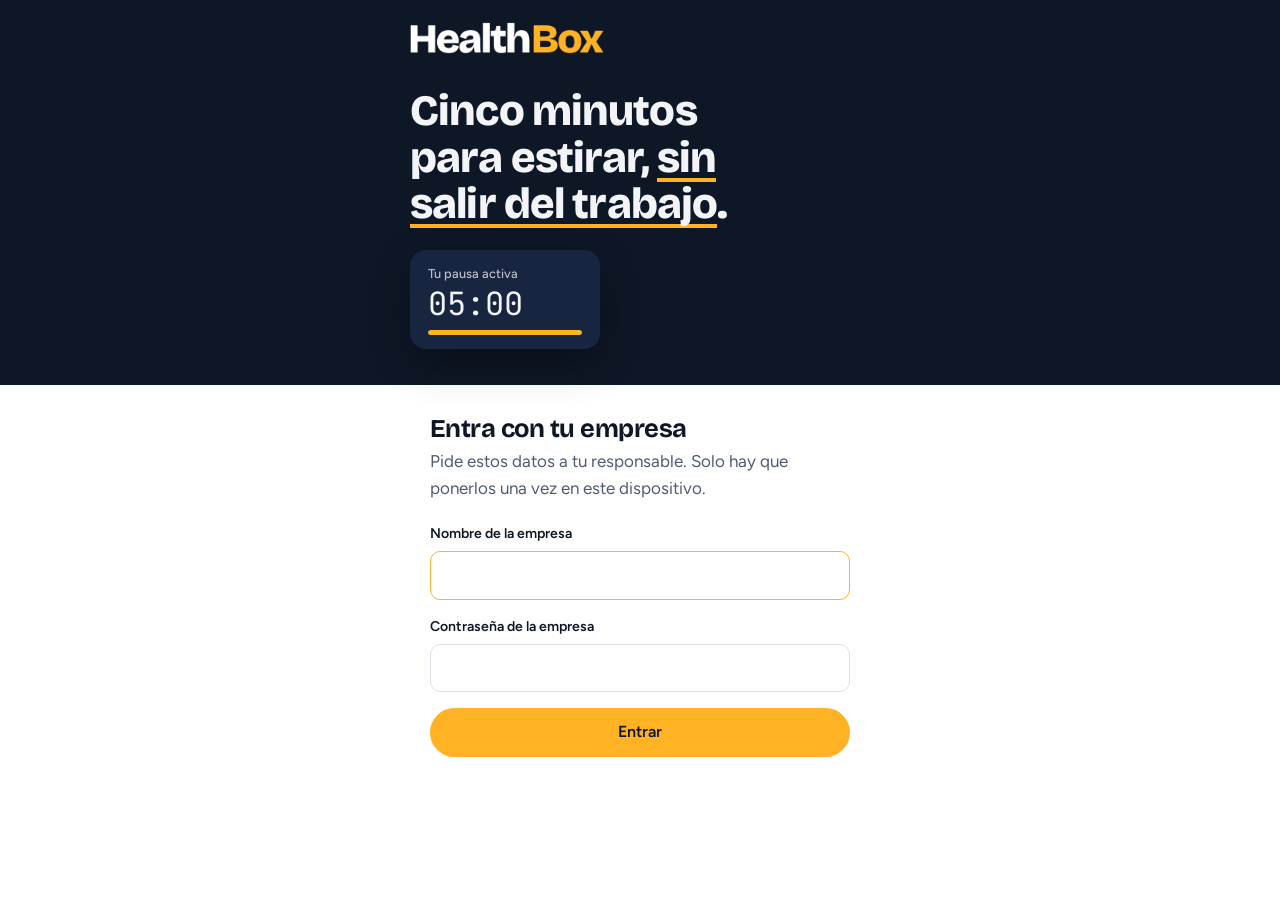
==== index.html @ 5234ad7a "Usar los logos de HealthBox, favicon e iconos desde logo.png - Logo de letras oscuras en fondos clar" ====
<!doctype html>
<html lang="es">
<head>
  <meta charset="utf-8">
  <meta name="viewport" content="width=device-width, initial-scale=1, viewport-fit=cover">
  <title>HealthBox</title>
  <meta name="description" content="Pausas activas de 5 minutos con estiramientos guiados en tu empresa.">
  <meta name="theme-color" content="#ffffff">
  <link rel="manifest" href="manifest.webmanifest">
  <link rel="icon" href="favicon.ico" sizes="48x48">
  <link rel="icon" type="image/png" sizes="32x32" href="icons/favicon-32.png">
  <link rel="icon" type="image/png" sizes="16x16" href="icons/favicon-16.png">
  <link rel="apple-touch-icon" href="icons/apple-touch-icon.png">
  <meta name="apple-mobile-web-app-capable" content="yes">
  <meta name="mobile-web-app-capable" content="yes">
  <meta name="apple-mobile-web-app-status-bar-style" content="default">
  <meta name="apple-mobile-web-app-title" content="HealthBox">
  <link rel="preconnect" href="https://fonts.googleapis.com">
  <link rel="preconnect" href="https://fonts.gstatic.com" crossorigin>
  <link rel="stylesheet" href="https://fonts.googleapis.com/css2?family=Bricolage+Grotesque:opsz,wght@12..96,500;12..96,700;12..96,800&family=Figtree:wght@400;500;600&family=JetBrains+Mono:wght@500&display=swap">
  <link rel="stylesheet" href="css/styles.css">
</head>
<body>
  <div id="demo-banner" class="demo-banner" hidden>
    Modo demostración: los datos se guardan solo en este navegador. Empresa <b>Demo</b>, usuario <b>ana</b>, contraseñas <b>demo123</b>.
  </div>

  <!-- 1. Acceso de empresa -->
  <section id="screen-company" class="gate" hidden>
    <header class="gate-hero dark">
      <div class="inner">
        <img class="brand-logo" src="images/web/logo-fondo-oscuro.png" width="969" height="160" alt="HealthBox">
        <h1>Cinco minutos para estirar, <em class="mark">sin salir del trabajo</em>.</h1>
        <div class="timer" aria-hidden="true">
          <span class="label">Tu pausa activa</span>
          <span class="clock">05:00</span>
          <span class="bar"><i></i></span>
        </div>
      </div>
    </header>
    <div class="gate-body">
      <h2>Entra con tu empresa</h2>
      <p class="lead">Pide estos datos a tu responsable. Solo hay que ponerlos una vez en este dispositivo.</p>
      <form id="form-company" novalidate>
        <p class="form-error" role="alert" hidden></p>
        <label class="field"><span>Nombre de la empresa</span>
          <input class="input" name="name" autocomplete="organization" autocapitalize="words" required>
        </label>
        <label class="field"><span>Contraseña de la empresa</span>
          <input class="input" name="password" type="password" autocomplete="current-password" required>
        </label>
        <button class="btn block" type="submit">Entrar</button>
      </form>
    </div>
  </section>

  <!-- 2. Acceso de usuario -->
  <section id="screen-user" class="gate" hidden>
    <header class="gate-hero dark">
      <div class="inner">
        <img class="brand-logo" src="images/web/logo-fondo-oscuro.png" width="969" height="160" alt="HealthBox">
        <span class="co-logo" id="user-company-logo" hidden><img alt=""></span>
        <p class="eyebrow">Pausas activas</p>
        <h1 id="user-company-name"></h1>
      </div>
    </header>
    <div class="gate-body">
      <h2>¿Quién eres?</h2>
      <p class="lead">Entra con tu usuario para empezar tu pausa.</p>
      <form id="form-user" novalidate>
        <p class="form-error" role="alert" hidden></p>
        <label class="field"><span>Usuario</span>
          <input class="input" name="username" autocomplete="username" autocapitalize="none" spellcheck="false" required>
        </label>
        <label class="field"><span>Contraseña</span>
          <input class="input" name="password" type="password" autocomplete="current-password" required>
        </label>
        <button class="btn block" type="submit">Empezar</button>
      </form>
      <div class="gate-foot">
        <button class="linkbtn" type="button" id="btn-change-company">Cambiar de empresa</button>
      </div>
    </div>
  </section>

  <!-- 3. Lista de vídeos -->
  <section id="screen-home" hidden>
    <header class="topbar">
      <img class="brand-logo" src="images/web/logo-fondo-claro.png" width="976" height="160" alt="HealthBox">
      <div class="who-wrap">
        <div class="who"><strong id="home-user"></strong><span id="home-company"></span></div>
        <span class="co-logo small" id="home-company-logo" hidden><img alt=""></span>
      </div>
    </header>
    <main class="wrap">
      <div class="hello">
        <h1 id="home-hello"></h1>
        <p class="progress-line">Elige un vídeo para empezar.</p>
      </div>
      <div class="chips" id="chips" role="group" aria-label="Filtrar por tipo de ejercicio"></div>
      <ul class="videos" id="video-list" aria-live="polite"></ul>
      <div id="install-tip" class="install-tip" hidden></div>
      <div class="gate-foot">
        <button class="linkbtn" type="button" id="btn-logout">Cerrar sesión</button>
      </div>
    </main>
  </section>

  <!-- 4. Reproductor -->
  <section id="player" class="player" hidden role="dialog" aria-modal="true" aria-labelledby="player-title">
    <div class="player-bar">
      <button class="linkbtn" type="button" id="btn-close-player">
        <svg width="20" height="20" viewBox="0 0 24 24" aria-hidden="true"><path d="M15 5l-7 7 7 7" fill="none" stroke="currentColor" stroke-width="2.5" stroke-linecap="round" stroke-linejoin="round"/></svg>
        Volver a la lista
      </button>
    </div>
    <div class="stage" id="stage"></div>
    <div class="player-info">
      <h2 id="player-title"></h2>
      <p id="player-desc"></p>
      <div class="watch-meter">
        <span id="watch-text">Míralo hasta el final para que cuente.</span>
        <div class="progress-bar" aria-hidden="true"><i id="watch-bar" style="width:0"></i></div>
      </div>
      <div id="done-card" class="done-card" hidden>
        <svg viewBox="0 0 44 44" aria-hidden="true"><circle cx="22" cy="22" r="22" fill="currentColor"/><path d="M13 22.5l6 6 12-13" fill="none" stroke="#0E1726" stroke-width="4" stroke-linecap="round" stroke-linejoin="round"/></svg>
        <div><strong>Vídeo completado</strong><span id="done-text">Queda registrado.</span></div>
      </div>
    </div>
  </section>

  <script src="js/config.js"></script>
  <script src="js/common.js"></script>
  <script src="js/api.js"></script>
  <script src="js/app.js"></script>
</body>
</html>
---- css/styles.css ----
/* HealthBox · app y panel
   Mismo sistema visual que la web (healthbox): base clara con texto Noche,
   Noche/Medianoche solo en momentos puntuales (.dark) y Ámbar en pequeñas dosis. */
:root {
  --noche: #0E1726;
  --medianoche: #182540;
  --bruma: #9AA6B8;
  --claro: #F3F4F7;
  --ambar: #FFB224;

  --bg: #ffffff;
  --surface: var(--claro);
  --fg: var(--noche);
  --muted: #4f5b70;
  --line: #dfe2e9;
  --turf: var(--ambar);
  --turf-ink: var(--noche);
  --turf-soft: #fff1d6;
  --danger: #b4232f;
  --danger-soft: #fde8ea;

  --display: "Bricolage Grotesque", "Segoe UI", system-ui, sans-serif;
  --body: "Figtree", "Segoe UI", system-ui, sans-serif;
  --mono: "JetBrains Mono", ui-monospace, "SFMono-Regular", Menlo, monospace;
  --radius-lg: 22px;
  --radius: 14px;
  --radius-sm: 10px;
  color-scheme: light;
}
.dark {
  --bg: var(--noche); --surface: var(--medianoche); --fg: var(--claro); --muted: var(--bruma); --line: #26344f;
  --turf-soft: #393326;
  color-scheme: dark; background: var(--bg); color: var(--fg);
}

* { box-sizing: border-box; }
html { -webkit-text-size-adjust: 100%; }
body {
  margin: 0; background: var(--bg); color: var(--fg);
  font-family: var(--body); font-size: 17px; line-height: 1.55;
  min-height: 100dvh; -webkit-font-smoothing: antialiased;
}
button, input, select, textarea { font: inherit; color: inherit; }
a { color: inherit; }
[hidden] { display: none !important; }
:focus-visible { outline: 3px solid var(--turf); outline-offset: 3px; border-radius: 6px; }
h1, h2, h3 { font-family: var(--display); line-height: 1.08; letter-spacing: -0.02em; text-wrap: balance; }

/* ---------- Marca ---------- */
.logo {
  display: inline-flex; align-items: center; margin: 0;
  font-family: var(--display); font-weight: 700; font-size: 1.15rem; letter-spacing: -0.01em; white-space: nowrap;
}
.logo::before { content: ""; width: 10px; height: 10px; border-radius: 50%; background: var(--ambar); margin-right: 9px; flex: none; }
/* Logos de imagen: versión clara (letras oscuras) sobre fondos claros, versión de letras blancas sobre fondos oscuros. */
.brand-logo { display: block; height: 26px; width: auto; max-width: 100%; }
.gate-hero .brand-logo { height: 32px; margin-bottom: 18px; }
.logo-row { display: flex; align-items: center; gap: 12px; margin: 0; }
.logo-row .tag { font-weight: 500; font-size: 0.9rem; color: var(--muted); white-space: nowrap; }
.logo .tag { font-family: var(--body); font-weight: 500; font-size: 0.9rem; color: var(--muted); margin-left: 10px; letter-spacing: 0; }
.eyebrow {
  font-family: var(--mono); font-size: 0.75rem; text-transform: uppercase; letter-spacing: 0.12em;
  color: var(--muted); font-weight: 500; margin: 0;
  display: inline-flex; align-items: center; gap: 10px;
}
.eyebrow::before { content: ""; width: 8px; height: 8px; border-radius: 50%; background: var(--ambar); flex: none; }
.dark .eyebrow { color: var(--ambar); }
em.mark { font-style: normal; background: linear-gradient(transparent 88%, var(--ambar) 88%, var(--ambar) 96%, transparent 96%); }

/* ---------- Pantallas de acceso ---------- */
.gate { min-height: 100dvh; display: flex; flex-direction: column; }
.gate-hero {
  padding: max(22px, env(safe-area-inset-top)) 20px 36px;
  display: grid; gap: 18px;
}
.gate-hero .inner { width: 100%; max-width: 460px; margin: 0 auto; display: grid; gap: 16px; }
.gate-hero .logo { margin-bottom: 18px; }
.gate-hero h1 { margin: 0; font-size: clamp(2rem, 9vw, 2.7rem); font-weight: 800; overflow-wrap: anywhere; }
/* El temporizador de la web, como guiño en el acceso. */
.timer {
  justify-self: start; display: grid; gap: 4px; min-width: 190px; margin-top: 6px;
  background: var(--medianoche); color: var(--claro); border-radius: 16px; padding: 14px 18px;
  box-shadow: 0 14px 40px rgba(0, 0, 0, .3);
}
.timer .label { font-size: 0.8rem; color: color-mix(in srgb, var(--claro) 75%, transparent); font-weight: 500; }
.timer .clock { font-family: var(--mono); font-size: 2rem; line-height: 1; font-variant-numeric: tabular-nums; }
.timer .bar { height: 5px; background: color-mix(in srgb, var(--claro) 20%, transparent); border-radius: 99px; overflow: hidden; margin-top: 6px; }
.timer .bar i { display: block; height: 100%; width: 100%; background: var(--ambar); border-radius: 99px; transform-origin: left; transition: transform 1s linear; }
.gate-body {
  flex: 1; width: 100%; max-width: 460px; margin: 0 auto;
  padding: 30px 20px max(28px, env(safe-area-inset-bottom));
}
.gate-body h2 { font-size: 1.6rem; font-weight: 700; margin: 0 0 6px; }
.gate-body .lead { color: var(--muted); margin: 0 0 22px; }

/* ---------- Formularios ---------- */
.field { display: grid; gap: 6px; margin-bottom: 16px; }
.field > span { font-weight: 600; font-size: 0.88rem; }
.field small { color: var(--muted); font-size: 0.82rem; }
.input, select.input, textarea.input {
  width: 100%; min-height: 48px; padding: 11px 12px;
  border: 1.5px solid var(--line); border-radius: var(--radius-sm);
  background: var(--bg); font-size: 1rem;
}
textarea.input { min-height: 90px; resize: vertical; }
.input:focus { outline: none; border-color: var(--turf); }
.check { display: flex; align-items: center; gap: 10px; font-weight: 600; font-size: 0.95rem; margin-bottom: 16px; }
.check input { width: 20px; height: 20px; accent-color: var(--ambar); }
.form-error {
  background: var(--danger-soft); color: var(--danger); border-radius: var(--radius-sm);
  padding: 11px 14px; font-size: 0.95rem; font-weight: 600; margin: 0 0 16px;
}

/* ---------- Botones ---------- */
.btn {
  display: inline-flex; align-items: center; justify-content: center; gap: 8px;
  min-height: 48px; padding: 12px 22px;
  background: var(--turf); color: var(--turf-ink); text-decoration: none;
  font-family: var(--body); font-weight: 600; font-size: 1rem;
  border: 0; border-radius: 999px; cursor: pointer;
  transition: transform .15s ease, filter .15s ease;
}
.btn:hover { filter: brightness(1.08); transform: translateY(-1px); }
.btn:active { transform: translateY(0); }
.btn[disabled] { opacity: .6; cursor: progress; transform: none; }
.btn.block { width: 100%; }
.btn.small { min-height: 38px; padding: 8px 16px; font-size: 0.92rem; }
.btn.quiet { background: transparent; color: var(--fg); box-shadow: inset 0 0 0 1.5px var(--line); }
.btn.quiet:hover { filter: none; box-shadow: inset 0 0 0 1.5px var(--fg); }
.btn.danger { background: transparent; color: var(--danger); box-shadow: inset 0 0 0 1.5px currentColor; }
.btn.danger:hover { filter: none; background: var(--danger-soft); }
.linkbtn {
  background: none; border: 0; padding: 8px 0; color: var(--fg); font-weight: 600; cursor: pointer;
  text-decoration: underline; text-underline-offset: 5px; text-decoration-thickness: 1.5px;
}
.linkbtn:hover { text-decoration-color: var(--ambar); }
.gate-foot { margin-top: 20px; display: flex; justify-content: space-between; flex-wrap: wrap; gap: 8px; }

/* ---------- Aviso modo demo ---------- */
.demo-banner {
  background: var(--turf-soft); color: var(--noche); font-size: 0.88rem; padding: 8px 16px; text-align: center;
  padding-top: max(8px, env(safe-area-inset-top));
}
.demo-banner + .gate .gate-hero { padding-top: 22px; }

/* ---------- App: cabecera ---------- */
.topbar {
  position: sticky; top: 0; z-index: 5;
  display: flex; align-items: center; justify-content: space-between; gap: 12px;
  padding: max(14px, env(safe-area-inset-top)) 20px 14px;
  background: color-mix(in srgb, var(--bg) 88%, transparent);
  backdrop-filter: blur(10px); -webkit-backdrop-filter: blur(10px);
  border-bottom: 1px solid var(--line);
}
.who-wrap { display: flex; align-items: center; gap: 12px; min-width: 0; }
/* Logo de la empresa cliente: siempre sobre blanco, que es para lo que suelen estar diseñados. */
.co-logo {
  display: inline-flex; align-items: center; justify-content: center; justify-self: start;
  background: #fff; border-radius: 12px; padding: 10px 14px; box-shadow: inset 0 0 0 1px var(--line);
}
.co-logo img { display: block; max-height: 56px; max-width: 200px; width: auto; height: auto; object-fit: contain; }
.co-logo.small { padding: 5px 8px; border-radius: 9px; flex: none; }
.co-logo.small img { max-height: 30px; max-width: 96px; }
.dark .co-logo { box-shadow: none; }
.topbar .who { text-align: right; font-size: 0.82rem; color: var(--muted); line-height: 1.3; min-width: 0; }
.topbar .who strong { color: var(--fg); display: block; font-size: 0.95rem; overflow: hidden; text-overflow: ellipsis; white-space: nowrap; }

.wrap { max-width: 640px; margin: 0 auto; padding: 28px 20px max(40px, env(safe-area-inset-bottom)); }

.hello h1 { font-size: clamp(2rem, 8vw, 2.6rem); font-weight: 800; margin: 0; }
.progress-line { margin: 8px 0 0; color: var(--muted); font-size: 1.05rem; }
.progress-bar { height: 5px; border-radius: 99px; background: var(--line); overflow: hidden; }
.progress-bar > i { display: block; height: 100%; background: var(--ambar); border-radius: inherit; transition: width .4s ease; }

.chips { display: flex; gap: 8px; overflow-x: auto; padding: 22px 20px 4px; margin: 0 -20px; scrollbar-width: none; }
.chips::-webkit-scrollbar { display: none; }
.chip {
  flex: 0 0 auto; min-height: 38px; padding: 0 16px; border-radius: 99px;
  border: 0; box-shadow: inset 0 0 0 1.5px var(--line); background: var(--bg);
  font-weight: 600; font-size: 0.9rem; cursor: pointer;
}
.chip:hover { box-shadow: inset 0 0 0 1.5px var(--fg); }
.chip[aria-pressed="true"] { background: var(--turf); color: var(--turf-ink); box-shadow: none; }

/* ---------- Lista de vídeos ---------- */
.videos { list-style: none; margin: 16px 0 0; padding: 0; display: grid; gap: 10px; }
.video-item {
  display: grid; grid-template-columns: 104px 1fr; gap: 14px; align-items: center;
  width: 100%; text-align: left; padding: 12px; border: 0; cursor: pointer;
  background: var(--surface); border-radius: var(--radius);
  transition: background .15s ease;
}
.video-item:hover { background: #eaecf1; }
.thumb {
  position: relative; aspect-ratio: 16 / 11; border-radius: var(--radius-sm); overflow: hidden;
  background: var(--turf-soft); color: var(--noche); display: grid; place-items: center;
}
.thumb img, .thumb video { position: absolute; inset: 0; width: 100%; height: 100%; object-fit: cover; }
.thumb .play {
  position: relative; width: 34px; height: 34px; border-radius: 50%; background: var(--ambar);
  display: grid; place-items: center; box-shadow: 0 4px 12px rgba(14, 23, 38, .25);
}
.thumb .play::after { content: ""; margin-left: 3px; border-left: 11px solid var(--noche); border-top: 7px solid transparent; border-bottom: 7px solid transparent; }
.video-item .meta { min-width: 0; display: grid; gap: 2px; }
.video-item .cat { font-family: var(--mono); font-size: 0.7rem; text-transform: uppercase; letter-spacing: 0.1em; color: var(--muted); }
.video-item h3 { margin: 0; font-size: 1.05rem; font-weight: 700; line-height: 1.25; letter-spacing: -0.01em; }
.video-item .desc { display: -webkit-box; -webkit-line-clamp: 2; -webkit-box-orient: vertical; overflow: hidden; font-size: 0.88rem; color: var(--muted); line-height: 1.4; }

.empty { text-align: center; color: var(--muted); padding: 40px 12px; list-style: none; }
.empty strong { display: block; color: var(--fg); font-family: var(--display); font-size: 1.2rem; margin-bottom: 4px; }

/* ---------- Reproductor ---------- */
.player {
  position: fixed; inset: 0; z-index: 20; background: var(--bg);
  display: flex; flex-direction: column; overflow-y: auto;
}
.player-bar { display: flex; align-items: center; gap: 8px; padding: max(10px, env(safe-area-inset-top)) 16px 10px; border-bottom: 1px solid var(--line); }
.player-bar .linkbtn { text-decoration: none; display: inline-flex; align-items: center; gap: 4px; font-size: 1rem; }
.stage { background: var(--noche); width: 100%; aspect-ratio: 16 / 9; max-height: 70dvh; position: relative; }
.stage video, .stage iframe, .stage > div { width: 100%; height: 100%; display: block; border: 0; }
.player-info { max-width: 640px; width: 100%; margin: 0 auto; padding: 22px 20px max(30px, env(safe-area-inset-bottom)); }
.player-info h2 { margin: 0 0 8px; font-size: 1.7rem; font-weight: 700; }
.player-info p { margin: 0 0 18px; color: var(--muted); }
.watch-meter { font-size: 0.9rem; color: var(--muted); font-weight: 500; }
.watch-meter .progress-bar { margin: 8px 0 4px; }
.done-card {
  margin-top: 20px; padding: 16px 18px; border-radius: var(--radius); background: var(--turf-soft);
  display: grid; grid-template-columns: 40px 1fr; gap: 14px; align-items: center;
}
.done-card svg { width: 40px; height: 40px; color: var(--ambar); }
.done-card strong { display: block; font-family: var(--display); font-size: 1.15rem; }
.done-card span { color: var(--muted); font-size: 0.95rem; }
@media (prefers-reduced-motion: no-preference) {
  .done-card { animation: pop .35s cubic-bezier(.2,1.4,.4,1) both; }
  @keyframes pop { from { transform: scale(.95); opacity: 0; } }
}

/* ---------- Instalar ---------- */
.install-tip {
  margin-top: 24px; padding: 16px 18px; border-radius: var(--radius); background: var(--turf-soft);
  font-size: 0.95rem; color: var(--muted);
}
.install-tip strong { color: var(--fg); }

/* ---------- Aviso flotante ---------- */
.toast {
  position: fixed; left: 50%; bottom: max(20px, env(safe-area-inset-bottom)); z-index: 50;
  transform: translate(-50%, 20px); opacity: 0; pointer-events: none;
  background: var(--noche); color: var(--claro); padding: 12px 18px; border-radius: 12px; font-weight: 500; font-size: 0.95rem;
  max-width: calc(100% - 32px); box-shadow: 0 14px 40px rgba(14, 23, 38, .3);
  transition: opacity .2s ease, transform .2s ease;
}
.toast.show { opacity: 1; transform: translate(-50%, 0); }
.toast.ok::before { content: ""; display: inline-block; width: 8px; height: 8px; border-radius: 50%; background: var(--ambar); margin-right: 10px; vertical-align: 1px; }
.toast.error { background: var(--danger); color: #fff; }

/* ================= Panel de administración ================= */
body.admin { background: var(--surface); }
.admin .topbar { background: color-mix(in srgb, #fff 90%, transparent); }
.admin-wrap { max-width: 1120px; margin: 0 auto; padding: 22px 20px 60px; }
.tabs { display: flex; gap: 4px; overflow-x: auto; border-bottom: 1px solid var(--line); margin-bottom: 22px; scrollbar-width: none; }
.tab {
  flex: 0 0 auto; padding: 12px 14px; border: 0; background: none; font-weight: 600; color: var(--muted); cursor: pointer;
  border-bottom: 3px solid transparent; margin-bottom: -1px;
}
.tab:hover { color: var(--fg); }
.tab[aria-selected="true"] { color: var(--fg); border-bottom-color: var(--ambar); }
.stats {
  display: grid; grid-template-columns: repeat(auto-fit, minmax(170px, 1fr));
  background: #fff; border: 1px solid var(--line); border-radius: var(--radius); margin-bottom: 22px; overflow: hidden;
}
.stat { padding: 18px 20px; display: grid; gap: 2px; border-left: 1px solid var(--line); margin-left: -1px; }
.stat b { font-family: var(--display); font-size: 2rem; font-weight: 800; letter-spacing: -0.02em; line-height: 1.1; }
.stat span { color: var(--muted); font-size: 0.88rem; line-height: 1.35; }
.panel { background: #fff; border: 1px solid var(--line); border-radius: var(--radius); padding: 20px; margin-bottom: 18px; }
.panel h2 { margin: 0 0 14px; font-size: 1.35rem; font-weight: 700; }
.panel-head { display: flex; justify-content: space-between; align-items: center; gap: 12px; flex-wrap: wrap; margin-bottom: 14px; }
.panel-head h2 { margin: 0; }
.filters { display: grid; grid-template-columns: repeat(auto-fit, minmax(170px, 1fr)); gap: 12px; align-items: end; }
.filters .field { margin: 0; }
.filters .input { min-height: 44px; font-size: 0.95rem; padding: 8px 10px; }
.table-scroll { overflow-x: auto; margin: 0 -20px; padding: 0 20px; }
table { width: 100%; border-collapse: collapse; font-size: 0.95rem; }
th {
  text-align: left; font-family: var(--mono); font-size: 0.7rem; text-transform: uppercase; letter-spacing: 0.1em;
  color: var(--muted); font-weight: 500; padding: 8px 10px; border-bottom: 2px solid var(--fg); white-space: nowrap;
}
td { padding: 11px 10px; border-bottom: 1px solid var(--line); vertical-align: middle; }
td.num, th.num { text-align: right; font-variant-numeric: tabular-nums; }
td .sub { display: block; color: var(--muted); font-size: 0.82rem; }
tr.off td { color: var(--muted); }
.row-actions { display: flex; gap: 6px; justify-content: flex-end; flex-wrap: wrap; }
.pill { font-size: 0.75rem; font-weight: 600; padding: 2px 9px; border-radius: 99px; background: var(--surface); color: var(--muted); white-space: nowrap; }
.pill.on { background: var(--turf-soft); color: var(--noche); }
.muted { color: var(--muted); }
.two-col { display: grid; grid-template-columns: minmax(0, 1fr); gap: 18px; }
@media (min-width: 900px) { .two-col { grid-template-columns: minmax(0, 5fr) minmax(0, 7fr); } }
.list-select { list-style: none; margin: 0; padding: 0; display: grid; gap: 4px; }
.list-select button {
  width: 100%; display: flex; justify-content: space-between; align-items: center; gap: 10px;
  padding: 12px 14px; border: 0; border-radius: var(--radius-sm); background: none; cursor: pointer; text-align: left;
}
.list-select button:hover { background: var(--surface); }
.list-select button[aria-current="true"] { background: var(--turf-soft); }

.list-select button { justify-content: flex-start; }
.logo-picker { display: flex; align-items: center; gap: 14px; flex-wrap: wrap; }
.logo-picker .row-actions { justify-content: flex-start; }
.logo-empty { margin: 0; font-size: 0.92rem; }
.sr-only { position: absolute; width: 1px; height: 1px; overflow: hidden; clip: rect(0 0 0 0); white-space: nowrap; }
.btn.quiet:focus-within { outline: 3px solid var(--turf); outline-offset: 3px; }

dialog {
  border: 0; border-radius: 18px; padding: 0; width: min(520px, calc(100% - 24px));
  background: #fff; color: var(--fg); box-shadow: 0 30px 60px rgba(14, 23, 38, .28);
}
dialog::backdrop { background: rgba(14, 23, 38, .55); }
dialog form { padding: 26px; }
dialog h2 { margin: 0 0 18px; font-size: 1.5rem; font-weight: 700; }
.dialog-actions { display: flex; justify-content: flex-end; gap: 10px; margin-top: 8px; flex-wrap: wrap; }
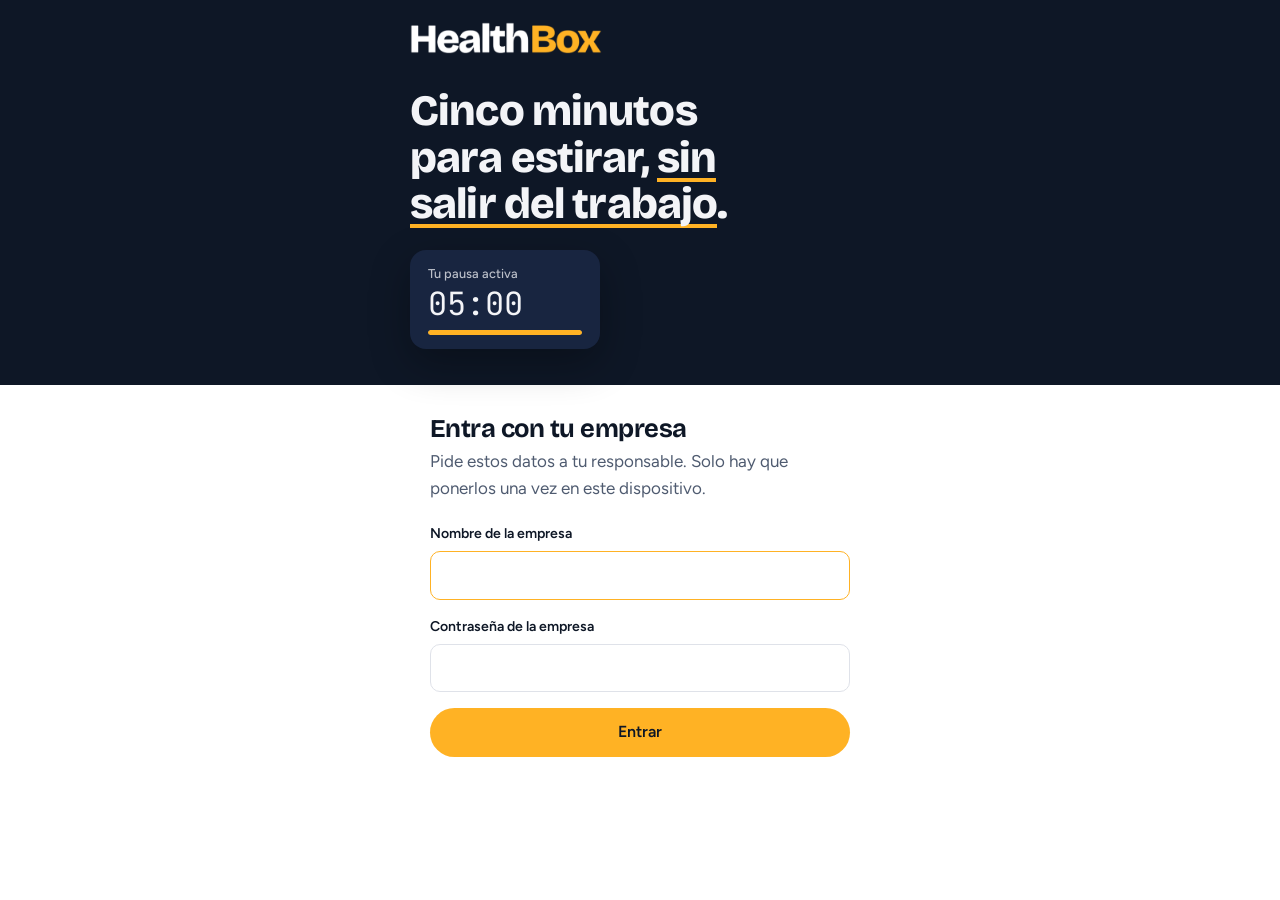
==== commit 3c75382c: "App: usar Logo_letras_oscuro en las pantallas de fondo oscuro Co-Authored-By: Claude Opus 5.5 <norep" ====
--- a/index.html
+++ b/index.html
@@ -29,7 +29,7 @@
   <section id="screen-company" class="gate" hidden>
     <header class="gate-hero dark">
       <div class="inner">
-        <img class="brand-logo" src="images/web/logo-fondo-oscuro.png" width="969" height="160" alt="HealthBox">
+        <img class="brand-logo" src="images/web/logo-fondo-oscuro.png" width="962" height="160" alt="HealthBox">
         <h1>Cinco minutos para estirar, <em class="mark">sin salir del trabajo</em>.</h1>
         <div class="timer" aria-hidden="true">
           <span class="label">Tu pausa activa</span>
@@ -58,7 +58,7 @@
   <section id="screen-user" class="gate" hidden>
     <header class="gate-hero dark">
       <div class="inner">
-        <img class="brand-logo" src="images/web/logo-fondo-oscuro.png" width="969" height="160" alt="HealthBox">
+        <img class="brand-logo" src="images/web/logo-fondo-oscuro.png" width="962" height="160" alt="HealthBox">
         <span class="co-logo" id="user-company-logo" hidden><img alt=""></span>
         <p class="eyebrow">Pausas activas</p>
         <h1 id="user-company-name"></h1>
--- a/css/styles.css
+++ b/css/styles.css
@@ -55,6 +55,8 @@
 /* Logos de imagen: versión clara (letras oscuras) sobre fondos claros, versión de letras blancas sobre fondos oscuros. */
 .brand-logo { display: block; height: 26px; width: auto; max-width: 100%; }
 .gate-hero .brand-logo { height: 32px; margin-bottom: 18px; }
+/* Logo de fondo blanco sobre el fondo oscuro del acceso al panel: dentro de su recuadro blanco. */
+.gate-hero .brand-logo.tile { box-sizing: content-box; height: 30px; padding: 12px 16px; background: #fff; border-radius: 12px; justify-self: start; }
 .logo-row { display: flex; align-items: center; gap: 12px; margin: 0; }
 .logo-row .tag { font-weight: 500; font-size: 0.9rem; color: var(--muted); white-space: nowrap; }
 .logo .tag { font-family: var(--body); font-weight: 500; font-size: 0.9rem; color: var(--muted); margin-left: 10px; letter-spacing: 0; }
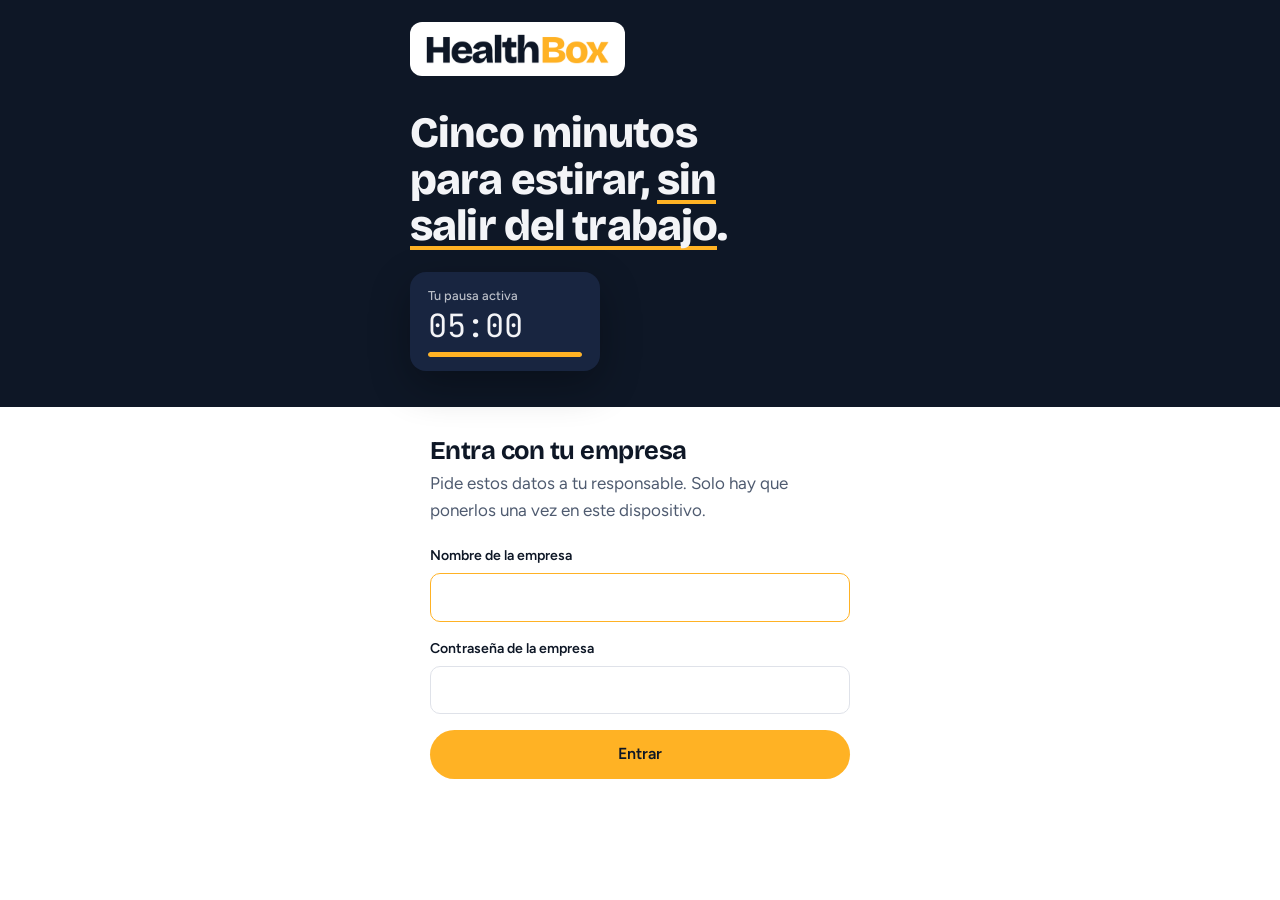
==== commit fa06c966: "App: intercambiar logos (fondo blanco en pantallas oscuras, oscuro en la cabecera) Co-Authored-By: C" ====
--- a/index.html
+++ b/index.html
@@ -29,7 +29,7 @@
   <section id="screen-company" class="gate" hidden>
     <header class="gate-hero dark">
       <div class="inner">
-        <img class="brand-logo" src="images/web/logo-fondo-oscuro.png" width="962" height="160" alt="HealthBox">
+        <img class="brand-logo tile" src="images/web/logo-fondo-claro.png" width="976" height="160" alt="HealthBox">
         <h1>Cinco minutos para estirar, <em class="mark">sin salir del trabajo</em>.</h1>
         <div class="timer" aria-hidden="true">
           <span class="label">Tu pausa activa</span>
@@ -58,7 +58,7 @@
   <section id="screen-user" class="gate" hidden>
     <header class="gate-hero dark">
       <div class="inner">
-        <img class="brand-logo" src="images/web/logo-fondo-oscuro.png" width="962" height="160" alt="HealthBox">
+        <img class="brand-logo tile" src="images/web/logo-fondo-claro.png" width="976" height="160" alt="HealthBox">
         <span class="co-logo" id="user-company-logo" hidden><img alt=""></span>
         <p class="eyebrow">Pausas activas</p>
         <h1 id="user-company-name"></h1>
@@ -86,7 +86,7 @@
   <!-- 3. Lista de vídeos -->
   <section id="screen-home" hidden>
     <header class="topbar">
-      <img class="brand-logo" src="images/web/logo-fondo-claro.png" width="976" height="160" alt="HealthBox">
+      <img class="brand-logo tile-dark" src="images/web/logo-fondo-oscuro.png" width="962" height="160" alt="HealthBox">
       <div class="who-wrap">
         <div class="who"><strong id="home-user"></strong><span id="home-company"></span></div>
         <span class="co-logo small" id="home-company-logo" hidden><img alt=""></span>
--- a/css/styles.css
+++ b/css/styles.css
@@ -55,7 +55,9 @@
 /* Logos de imagen: versión clara (letras oscuras) sobre fondos claros, versión de letras blancas sobre fondos oscuros. */
 .brand-logo { display: block; height: 26px; width: auto; max-width: 100%; }
 .gate-hero .brand-logo { height: 32px; margin-bottom: 18px; }
-/* Logo de fondo blanco sobre el fondo oscuro del acceso al panel: dentro de su recuadro blanco. */
+/* Logo de fondo blanco sobre fondos oscuros: dentro de su recuadro blanco. */
+/* Logo de fondo oscuro sobre la cabecera blanca: dentro de su recuadro azul noche. */
+.brand-logo.tile-dark { box-sizing: content-box; height: 20px; padding: 9px 12px; background: #0E1726; border-radius: 10px; }
 .gate-hero .brand-logo.tile { box-sizing: content-box; height: 30px; padding: 12px 16px; background: #fff; border-radius: 12px; justify-self: start; }
 .logo-row { display: flex; align-items: center; gap: 12px; margin: 0; }
 .logo-row .tag { font-weight: 500; font-size: 0.9rem; color: var(--muted); white-space: nowrap; }
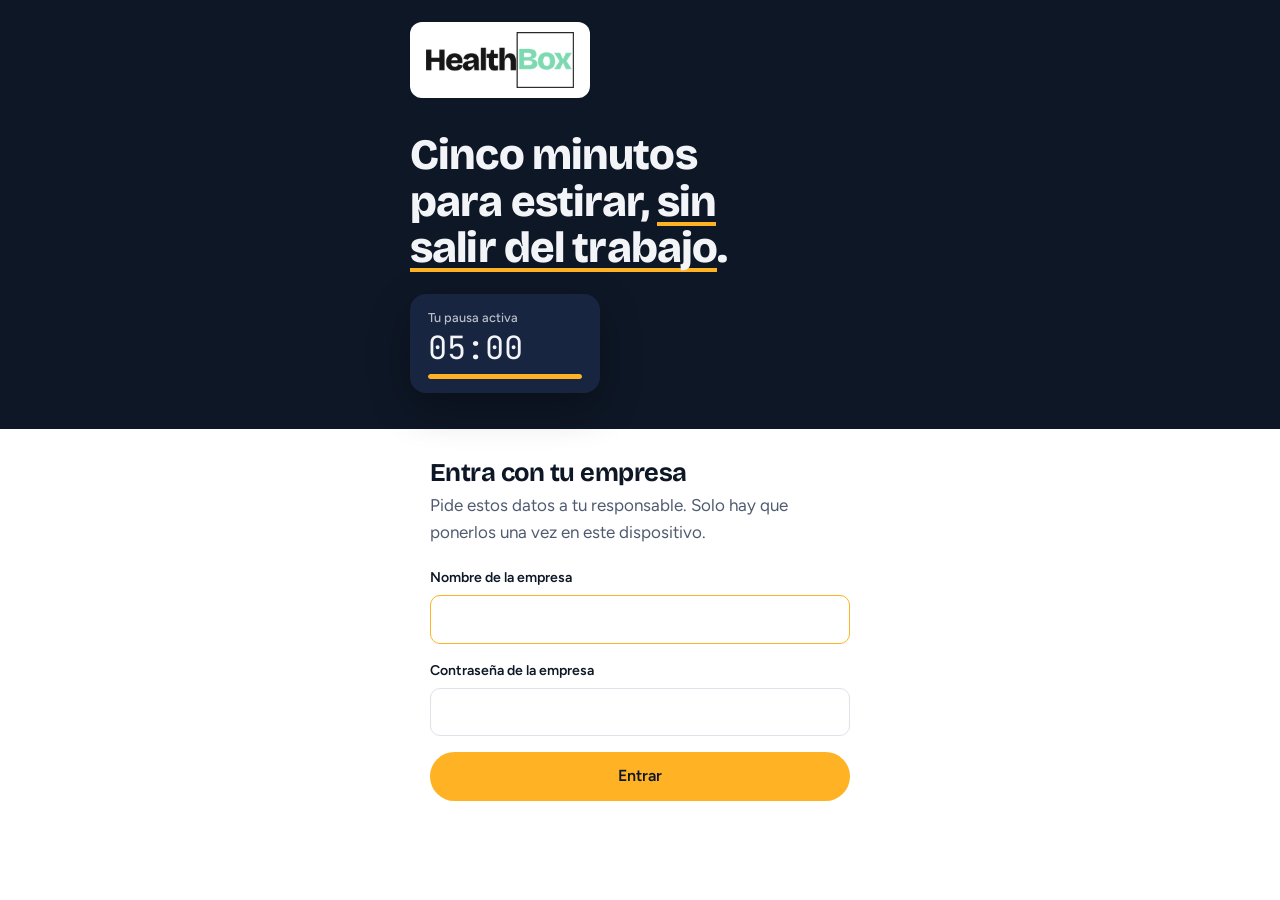
==== commit 2455343b: "Logos: letra_oscura en lugar de Logo_letras_fondoBlanco y letra_clara en lugar de Logo_letras_oscuro" ====
--- a/index.html
+++ b/index.html
@@ -29,7 +29,7 @@
   <section id="screen-company" class="gate" hidden>
     <header class="gate-hero dark">
       <div class="inner">
-        <img class="brand-logo tile" src="images/web/logo-fondo-claro.png" width="976" height="160" alt="HealthBox">
+        <img class="brand-logo tile" src="images/web/letra-oscura.png" width="422" height="160" alt="HealthBox">
         <h1>Cinco minutos para estirar, <em class="mark">sin salir del trabajo</em>.</h1>
         <div class="timer" aria-hidden="true">
           <span class="label">Tu pausa activa</span>
@@ -58,7 +58,7 @@
   <section id="screen-user" class="gate" hidden>
     <header class="gate-hero dark">
       <div class="inner">
-        <img class="brand-logo tile" src="images/web/logo-fondo-claro.png" width="976" height="160" alt="HealthBox">
+        <img class="brand-logo tile" src="images/web/letra-oscura.png" width="422" height="160" alt="HealthBox">
         <span class="co-logo" id="user-company-logo" hidden><img alt=""></span>
         <p class="eyebrow">Pausas activas</p>
         <h1 id="user-company-name"></h1>
@@ -86,7 +86,7 @@
   <!-- 3. Lista de vídeos -->
   <section id="screen-home" hidden>
     <header class="topbar">
-      <img class="brand-logo tile-dark" src="images/web/logo-fondo-oscuro.png" width="962" height="160" alt="HealthBox">
+      <img class="brand-logo tile-dark" src="images/web/letra-clara.png" width="421" height="160" alt="HealthBox">
       <div class="who-wrap">
         <div class="who"><strong id="home-user"></strong><span id="home-company"></span></div>
         <span class="co-logo small" id="home-company-logo" hidden><img alt=""></span>
--- a/css/styles.css
+++ b/css/styles.css
@@ -57,8 +57,8 @@
 .gate-hero .brand-logo { height: 32px; margin-bottom: 18px; }
 /* Logo de fondo blanco sobre fondos oscuros: dentro de su recuadro blanco. */
 /* Logo de fondo oscuro sobre la cabecera blanca: dentro de su recuadro azul noche. */
-.brand-logo.tile-dark { box-sizing: content-box; height: 20px; padding: 9px 12px; background: #0E1726; border-radius: 10px; }
-.gate-hero .brand-logo.tile { box-sizing: content-box; height: 30px; padding: 12px 16px; background: #fff; border-radius: 12px; justify-self: start; }
+.brand-logo.tile-dark { box-sizing: content-box; height: 34px; padding: 5px 10px; background: #0E1726; border-radius: 10px; }
+.gate-hero .brand-logo.tile { box-sizing: content-box; height: 56px; padding: 10px 16px; background: #fff; border-radius: 12px; justify-self: start; }
 .logo-row { display: flex; align-items: center; gap: 12px; margin: 0; }
 .logo-row .tag { font-weight: 500; font-size: 0.9rem; color: var(--muted); white-space: nowrap; }
 .logo .tag { font-family: var(--body); font-weight: 500; font-size: 0.9rem; color: var(--muted); margin-left: 10px; letter-spacing: 0; }
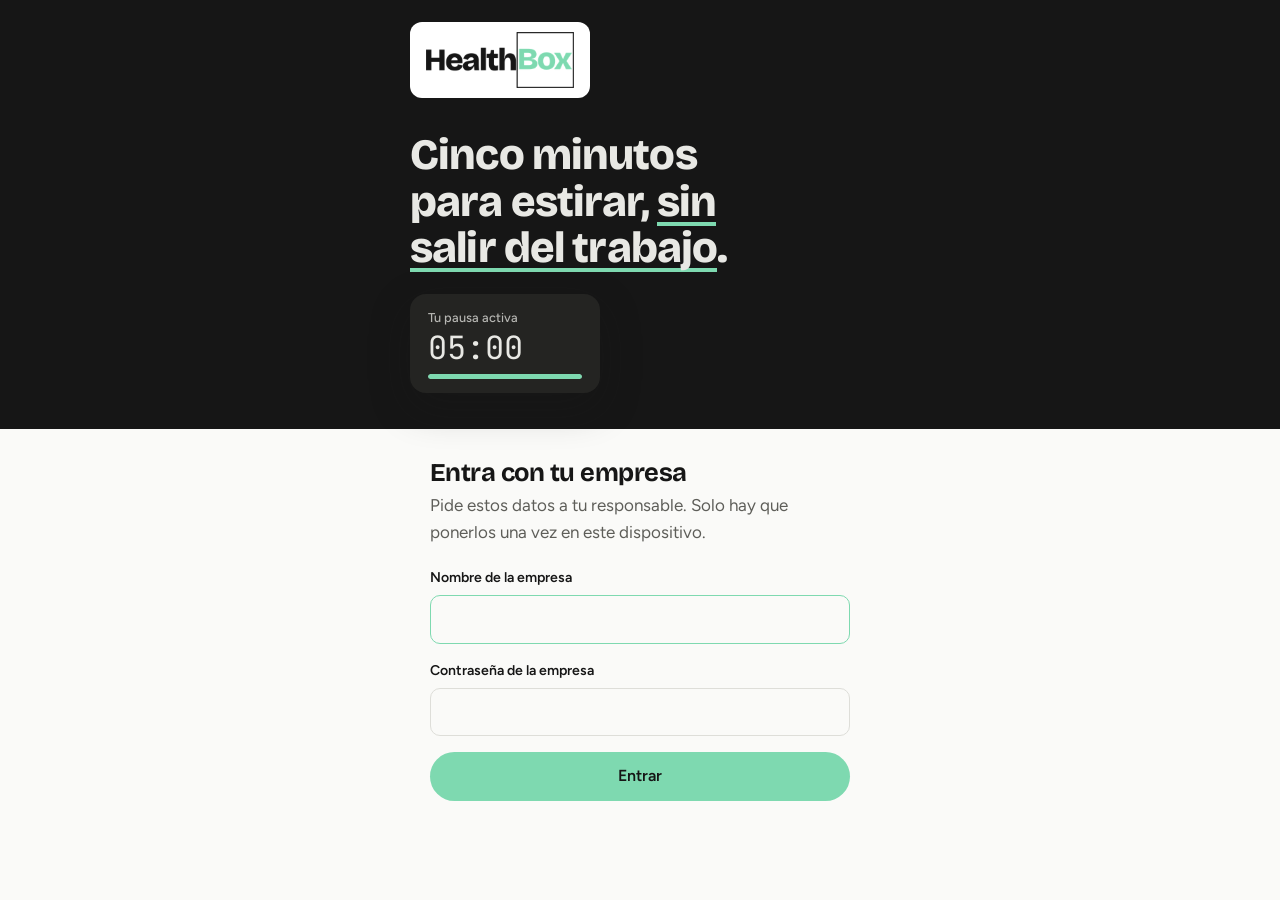
==== commit 75a185f1: "Unificar colores con la web: paleta noche, piedra y menta Sustituye azul noche y ámbar por la paleta" ====
--- a/index.html
+++ b/index.html
@@ -5,7 +5,7 @@
   <meta name="viewport" content="width=device-width, initial-scale=1, viewport-fit=cover">
   <title>HealthBox</title>
   <meta name="description" content="Pausas activas de 5 minutos con estiramientos guiados en tu empresa.">
-  <meta name="theme-color" content="#ffffff">
+  <meta name="theme-color" content="#FAFAF8">
   <link rel="manifest" href="manifest.webmanifest">
   <link rel="icon" href="favicon.ico" sizes="48x48">
   <link rel="icon" type="image/png" sizes="32x32" href="icons/favicon-32.png">
@@ -123,7 +123,7 @@
         <div class="progress-bar" aria-hidden="true"><i id="watch-bar" style="width:0"></i></div>
       </div>
       <div id="done-card" class="done-card" hidden>
-        <svg viewBox="0 0 44 44" aria-hidden="true"><circle cx="22" cy="22" r="22" fill="currentColor"/><path d="M13 22.5l6 6 12-13" fill="none" stroke="#0E1726" stroke-width="4" stroke-linecap="round" stroke-linejoin="round"/></svg>
+        <svg viewBox="0 0 44 44" aria-hidden="true"><circle cx="22" cy="22" r="22" fill="currentColor"/><path d="M13 22.5l6 6 12-13" fill="none" stroke="#161616" stroke-width="4" stroke-linecap="round" stroke-linejoin="round"/></svg>
         <div><strong>Vídeo completado</strong><span id="done-text">Queda registrado.</span></div>
       </div>
     </div>
--- a/css/styles.css
+++ b/css/styles.css
@@ -1,21 +1,24 @@
 /* HealthBox · app y panel
-   Mismo sistema visual que la web (healthbox): base clara con texto Noche,
-   Noche/Medianoche solo en momentos puntuales (.dark) y Ámbar en pequeñas dosis. */
+   Misma paleta que la web (healthbox): base clara piedra con texto Noche,
+   Noche/Medianoche solo en momentos puntuales (.dark) y Menta (--ambar) en pequeñas dosis. */
 :root {
-  --noche: #0E1726;
-  --medianoche: #182540;
-  --bruma: #9AA6B8;
-  --claro: #F3F4F7;
-  --ambar: #FFB224;
-
-  --bg: #ffffff;
+  --noche: #161616;            /* casi negro */
+  --medianoche: #242422;       /* superficie sobre oscuro */
+  --bruma: #A8A8A2;            /* gris medio para leerse sobre negro */
+  --claro: #E8E8E4;            /* gris piedra */
+  --ambar: #7ED9B0;            /* Menta (se mantiene el nombre, igual que en la web) */
+
+  --bg: #FAFAF8;
   --surface: var(--claro);
   --fg: var(--noche);
-  --muted: #4f5b70;
-  --line: #dfe2e9;
+  --muted: #5E5E59;
+  --line: #DEDED9;
+  --surface-hover: #DEDED9;
+  --card: var(--bg);           /* tarjetas del panel sobre fondo piedra */
   --turf: var(--ambar);
   --turf-ink: var(--noche);
-  --turf-soft: #fff1d6;
+  --turf-soft: #DCF4E9;        /* menta muy rebajada */
+  --shadow: 22, 22, 22;
   --danger: #b4232f;
   --danger-soft: #fde8ea;
 
@@ -28,8 +31,8 @@
   color-scheme: light;
 }
 .dark {
-  --bg: var(--noche); --surface: var(--medianoche); --fg: var(--claro); --muted: var(--bruma); --line: #26344f;
-  --turf-soft: #393326;
+  --bg: var(--noche); --surface: var(--medianoche); --fg: var(--claro); --muted: var(--bruma); --line: #34342F;
+  --turf-soft: #1E3A2E;
   color-scheme: dark; background: var(--bg); color: var(--fg);
 }
 
@@ -57,7 +60,7 @@
 .gate-hero .brand-logo { height: 32px; margin-bottom: 18px; }
 /* Logo de fondo blanco sobre fondos oscuros: dentro de su recuadro blanco. */
 /* Logo de fondo oscuro sobre la cabecera blanca: dentro de su recuadro azul noche. */
-.brand-logo.tile-dark { box-sizing: content-box; height: 34px; padding: 5px 10px; background: #0E1726; border-radius: 10px; }
+.brand-logo.tile-dark { box-sizing: content-box; height: 34px; padding: 5px 10px; background: var(--noche); border-radius: 10px; }
 .gate-hero .brand-logo.tile { box-sizing: content-box; height: 56px; padding: 10px 16px; background: #fff; border-radius: 12px; justify-self: start; }
 .logo-row { display: flex; align-items: center; gap: 12px; margin: 0; }
 .logo-row .tag { font-weight: 500; font-size: 0.9rem; color: var(--muted); white-space: nowrap; }
@@ -84,7 +87,7 @@
 .timer {
   justify-self: start; display: grid; gap: 4px; min-width: 190px; margin-top: 6px;
   background: var(--medianoche); color: var(--claro); border-radius: 16px; padding: 14px 18px;
-  box-shadow: 0 14px 40px rgba(0, 0, 0, .3);
+  box-shadow: 0 14px 40px rgba(var(--shadow), .3);
 }
 .timer .label { font-size: 0.8rem; color: color-mix(in srgb, var(--claro) 75%, transparent); font-weight: 500; }
 .timer .clock { font-family: var(--mono); font-size: 2rem; line-height: 1; font-variant-numeric: tabular-nums; }
@@ -194,7 +197,7 @@
   background: var(--surface); border-radius: var(--radius);
   transition: background .15s ease;
 }
-.video-item:hover { background: #eaecf1; }
+.video-item:hover { background: var(--surface-hover); }
 .thumb {
   position: relative; aspect-ratio: 16 / 11; border-radius: var(--radius-sm); overflow: hidden;
   background: var(--turf-soft); color: var(--noche); display: grid; place-items: center;
@@ -202,7 +205,7 @@
 .thumb img, .thumb video { position: absolute; inset: 0; width: 100%; height: 100%; object-fit: cover; }
 .thumb .play {
   position: relative; width: 34px; height: 34px; border-radius: 50%; background: var(--ambar);
-  display: grid; place-items: center; box-shadow: 0 4px 12px rgba(14, 23, 38, .25);
+  display: grid; place-items: center; box-shadow: 0 4px 12px rgba(var(--shadow), .25);
 }
 .thumb .play::after { content: ""; margin-left: 3px; border-left: 11px solid var(--noche); border-top: 7px solid transparent; border-bottom: 7px solid transparent; }
 .video-item .meta { min-width: 0; display: grid; gap: 2px; }
@@ -251,7 +254,7 @@
   position: fixed; left: 50%; bottom: max(20px, env(safe-area-inset-bottom)); z-index: 50;
   transform: translate(-50%, 20px); opacity: 0; pointer-events: none;
   background: var(--noche); color: var(--claro); padding: 12px 18px; border-radius: 12px; font-weight: 500; font-size: 0.95rem;
-  max-width: calc(100% - 32px); box-shadow: 0 14px 40px rgba(14, 23, 38, .3);
+  max-width: calc(100% - 32px); box-shadow: 0 14px 40px rgba(var(--shadow), .3);
   transition: opacity .2s ease, transform .2s ease;
 }
 .toast.show { opacity: 1; transform: translate(-50%, 0); }
@@ -260,7 +263,7 @@
 
 /* ================= Panel de administración ================= */
 body.admin { background: var(--surface); }
-.admin .topbar { background: color-mix(in srgb, #fff 90%, transparent); }
+.admin .topbar { background: color-mix(in srgb, var(--bg) 90%, transparent); }
 .admin-wrap { max-width: 1120px; margin: 0 auto; padding: 22px 20px 60px; }
 .tabs { display: flex; gap: 4px; overflow-x: auto; border-bottom: 1px solid var(--line); margin-bottom: 22px; scrollbar-width: none; }
 .tab {
@@ -271,12 +274,12 @@
 .tab[aria-selected="true"] { color: var(--fg); border-bottom-color: var(--ambar); }
 .stats {
   display: grid; grid-template-columns: repeat(auto-fit, minmax(170px, 1fr));
-  background: #fff; border: 1px solid var(--line); border-radius: var(--radius); margin-bottom: 22px; overflow: hidden;
+  background: var(--card); border: 1px solid var(--line); border-radius: var(--radius); margin-bottom: 22px; overflow: hidden;
 }
 .stat { padding: 18px 20px; display: grid; gap: 2px; border-left: 1px solid var(--line); margin-left: -1px; }
 .stat b { font-family: var(--display); font-size: 2rem; font-weight: 800; letter-spacing: -0.02em; line-height: 1.1; }
 .stat span { color: var(--muted); font-size: 0.88rem; line-height: 1.35; }
-.panel { background: #fff; border: 1px solid var(--line); border-radius: var(--radius); padding: 20px; margin-bottom: 18px; }
+.panel { background: var(--card); border: 1px solid var(--line); border-radius: var(--radius); padding: 20px; margin-bottom: 18px; }
 .panel h2 { margin: 0 0 14px; font-size: 1.35rem; font-weight: 700; }
 .panel-head { display: flex; justify-content: space-between; align-items: center; gap: 12px; flex-wrap: wrap; margin-bottom: 14px; }
 .panel-head h2 { margin: 0; }
@@ -316,9 +319,9 @@
 
 dialog {
   border: 0; border-radius: 18px; padding: 0; width: min(520px, calc(100% - 24px));
-  background: #fff; color: var(--fg); box-shadow: 0 30px 60px rgba(14, 23, 38, .28);
-}
-dialog::backdrop { background: rgba(14, 23, 38, .55); }
+  background: var(--card); color: var(--fg); box-shadow: 0 30px 60px rgba(var(--shadow), .28);
+}
+dialog::backdrop { background: rgba(var(--shadow), .55); }
 dialog form { padding: 26px; }
 dialog h2 { margin: 0 0 18px; font-size: 1.5rem; font-weight: 700; }
 .dialog-actions { display: flex; justify-content: flex-end; gap: 10px; margin-top: 8px; flex-wrap: wrap; }
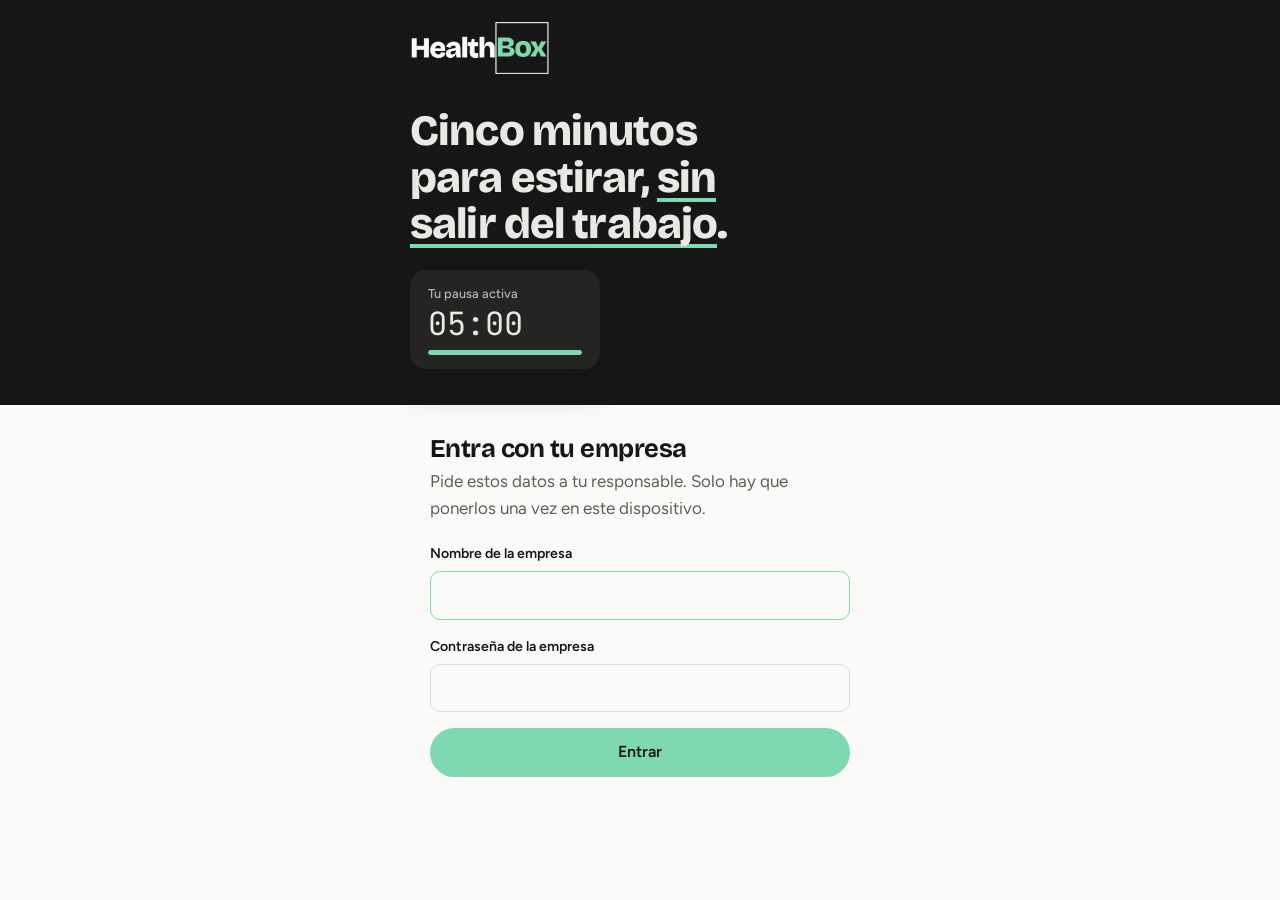
==== commit 79addcd2: "Logos: usar solo letra_clara.png (fondos oscuros) y letra_oscura.png (fondos claros), sin recuadros " ====
--- a/index.html
+++ b/index.html
@@ -29,7 +29,7 @@
   <section id="screen-company" class="gate" hidden>
     <header class="gate-hero dark">
       <div class="inner">
-        <img class="brand-logo tile" src="images/web/letra-oscura.png" width="422" height="160" alt="HealthBox">
+        <img class="brand-logo" src="images/letra_clara.png" width="1650" height="612" alt="HealthBox">
         <h1>Cinco minutos para estirar, <em class="mark">sin salir del trabajo</em>.</h1>
         <div class="timer" aria-hidden="true">
           <span class="label">Tu pausa activa</span>
@@ -58,7 +58,7 @@
   <section id="screen-user" class="gate" hidden>
     <header class="gate-hero dark">
       <div class="inner">
-        <img class="brand-logo tile" src="images/web/letra-oscura.png" width="422" height="160" alt="HealthBox">
+        <img class="brand-logo" src="images/letra_clara.png" width="1650" height="612" alt="HealthBox">
         <span class="co-logo" id="user-company-logo" hidden><img alt=""></span>
         <p class="eyebrow">Pausas activas</p>
         <h1 id="user-company-name"></h1>
@@ -86,7 +86,7 @@
   <!-- 3. Lista de vídeos -->
   <section id="screen-home" hidden>
     <header class="topbar">
-      <img class="brand-logo tile-dark" src="images/web/letra-clara.png" width="421" height="160" alt="HealthBox">
+      <img class="brand-logo" src="images/letra_oscura.png" width="1652" height="613" alt="HealthBox">
       <div class="who-wrap">
         <div class="who"><strong id="home-user"></strong><span id="home-company"></span></div>
         <span class="co-logo small" id="home-company-logo" hidden><img alt=""></span>
--- a/css/styles.css
+++ b/css/styles.css
@@ -55,13 +55,9 @@
   font-family: var(--display); font-weight: 700; font-size: 1.15rem; letter-spacing: -0.01em; white-space: nowrap;
 }
 .logo::before { content: ""; width: 10px; height: 10px; border-radius: 50%; background: var(--ambar); margin-right: 9px; flex: none; }
-/* Logos de imagen: versión clara (letras oscuras) sobre fondos claros, versión de letras blancas sobre fondos oscuros. */
-.brand-logo { display: block; height: 26px; width: auto; max-width: 100%; }
-.gate-hero .brand-logo { height: 32px; margin-bottom: 18px; }
-/* Logo de fondo blanco sobre fondos oscuros: dentro de su recuadro blanco. */
-/* Logo de fondo oscuro sobre la cabecera blanca: dentro de su recuadro azul noche. */
-.brand-logo.tile-dark { box-sizing: content-box; height: 34px; padding: 5px 10px; background: var(--noche); border-radius: 10px; }
-.gate-hero .brand-logo.tile { box-sizing: content-box; height: 56px; padding: 10px 16px; background: #fff; border-radius: 12px; justify-self: start; }
+/* Logos: letra_clara.png sobre fondos oscuros, letra_oscura.png sobre fondos claros (los mismos de la web). */
+.brand-logo { display: block; height: 34px; width: auto; max-width: 100%; }
+.gate-hero .brand-logo { height: 52px; margin-bottom: 18px; justify-self: start; }
 .logo-row { display: flex; align-items: center; gap: 12px; margin: 0; }
 .logo-row .tag { font-weight: 500; font-size: 0.9rem; color: var(--muted); white-space: nowrap; }
 .logo .tag { font-family: var(--body); font-weight: 500; font-size: 0.9rem; color: var(--muted); margin-left: 10px; letter-spacing: 0; }
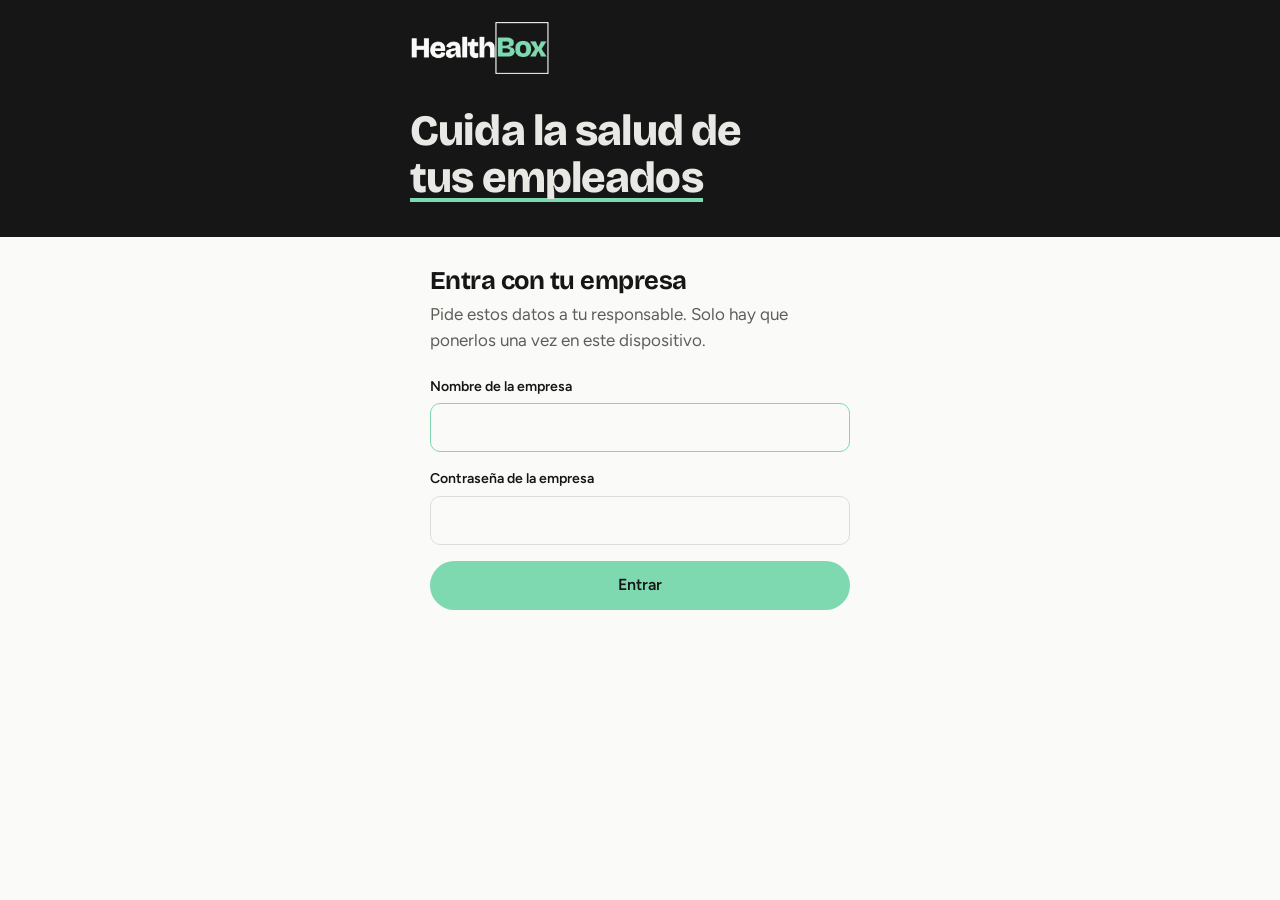
==== commit 8cc6ae4c: "Acceso de empresa: titular «Cuida la salud de tus empleados» y sin cronómetro Co-Authored-By: Claude" ====
--- a/index.html
+++ b/index.html
@@ -30,12 +30,7 @@
     <header class="gate-hero dark">
       <div class="inner">
         <img class="brand-logo" src="images/letra_clara.png" width="1650" height="612" alt="HealthBox">
-        <h1>Cinco minutos para estirar, <em class="mark">sin salir del trabajo</em>.</h1>
-        <div class="timer" aria-hidden="true">
-          <span class="label">Tu pausa activa</span>
-          <span class="clock">05:00</span>
-          <span class="bar"><i></i></span>
-        </div>
+        <h1>Cuida la salud de <em class="mark">tus empleados</em></h1>
       </div>
     </header>
     <div class="gate-body">
--- a/css/styles.css
+++ b/css/styles.css
@@ -79,16 +79,6 @@
 .gate-hero .inner { width: 100%; max-width: 460px; margin: 0 auto; display: grid; gap: 16px; }
 .gate-hero .logo { margin-bottom: 18px; }
 .gate-hero h1 { margin: 0; font-size: clamp(2rem, 9vw, 2.7rem); font-weight: 800; overflow-wrap: anywhere; }
-/* El temporizador de la web, como guiño en el acceso. */
-.timer {
-  justify-self: start; display: grid; gap: 4px; min-width: 190px; margin-top: 6px;
-  background: var(--medianoche); color: var(--claro); border-radius: 16px; padding: 14px 18px;
-  box-shadow: 0 14px 40px rgba(var(--shadow), .3);
-}
-.timer .label { font-size: 0.8rem; color: color-mix(in srgb, var(--claro) 75%, transparent); font-weight: 500; }
-.timer .clock { font-family: var(--mono); font-size: 2rem; line-height: 1; font-variant-numeric: tabular-nums; }
-.timer .bar { height: 5px; background: color-mix(in srgb, var(--claro) 20%, transparent); border-radius: 99px; overflow: hidden; margin-top: 6px; }
-.timer .bar i { display: block; height: 100%; width: 100%; background: var(--ambar); border-radius: 99px; transform-origin: left; transition: transform 1s linear; }
 .gate-body {
   flex: 1; width: 100%; max-width: 460px; margin: 0 auto;
   padding: 30px 20px max(28px, env(safe-area-inset-bottom));
